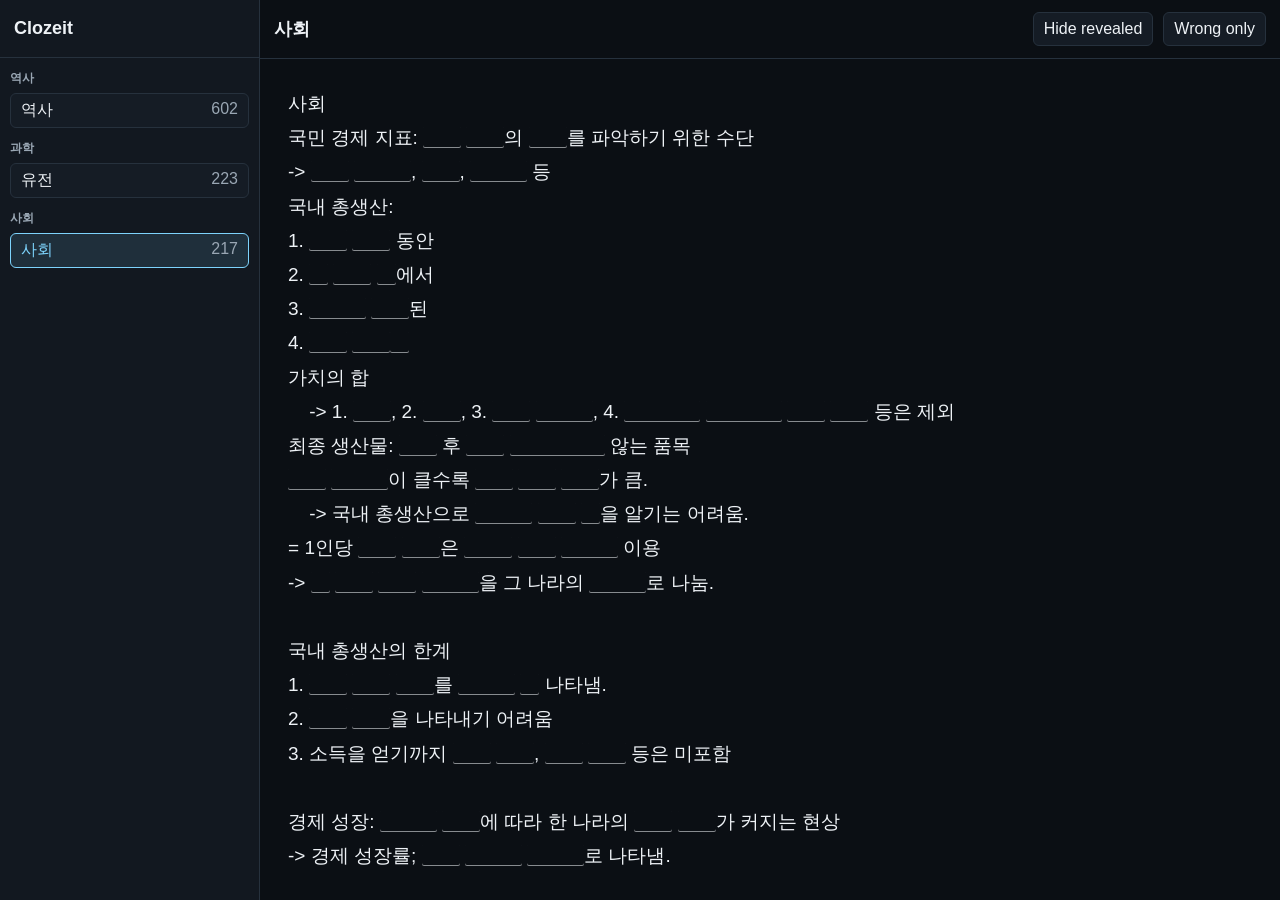
==== public/index.html @ 3913c8cf "Publish Clozeit data 260913-1426" ====
<!doctype html>
<html lang="en">
  <head>
    <meta charset="utf-8">
    <meta name="viewport" content="width=device-width, initial-scale=1">
    <title>Clozeit</title>
    <link rel="icon" type="image/png" href="favicon.png">
    <style>
      :root {
        color-scheme: dark;
        --bg: #0b0f14;
        --panel: #121820;
        --line: #26313d;
        --text: #eef2f6;
        --muted: #9aa7b4;
        --accent: #7dd3fc;
        --accent-soft: rgba(125, 211, 252, 0.12);
        --highlight-yellow: rgba(244, 211, 94, 0.24);
        --highlight-green: rgba(136, 209, 138, 0.22);
        --highlight-blue: rgba(121, 184, 255, 0.22);
        --highlight-pink: rgba(244, 160, 200, 0.22);
        --danger: #fb7185;
        --danger-soft: rgba(251, 113, 133, 0.12);
      }

      * { box-sizing: border-box; }

      html,
      body {
        width: 100%;
        height: 100%;
        margin: 0;
        overflow: hidden;
      }

      body {
        display: grid;
        grid-template-columns: minmax(190px, 260px) minmax(0, 1fr);
        background: var(--bg);
        color: var(--text);
        font-family: Arial, Helvetica, sans-serif;
      }

      button {
        border: 1px solid var(--line);
        border-radius: 6px;
        min-height: 34px;
        padding: 6px 10px;
        background: #151c25;
        color: var(--text);
        font: inherit;
        cursor: pointer;
      }

      button:hover,
      button.active {
        border-color: var(--accent);
        background: var(--accent-soft);
        color: var(--accent);
      }

      .sidebar {
        min-height: 0;
        display: flex;
        flex-direction: column;
        border-right: 1px solid var(--line);
        background: var(--panel);
      }

      .sidebar-header,
      .topbar {
        min-height: 58px;
        display: flex;
        align-items: center;
        gap: 10px;
        padding: 12px 14px;
        border-bottom: 1px solid var(--line);
      }

      h1 { margin: 0; font-size: 18px; }

      .folders {
        min-height: 0;
        overflow: auto;
        padding: 10px;
      }

      .folder { margin-bottom: 12px; }

      .folder-name {
        margin: 2px 0 6px;
        color: var(--muted);
        font-size: 12px;
        font-weight: 700;
        text-transform: uppercase;
      }

      .note-row {
        width: 100%;
        display: flex;
        justify-content: space-between;
        gap: 8px;
        margin-bottom: 5px;
        text-align: left;
      }

      .count { color: var(--muted); }

      .workspace {
        min-width: 0;
        min-height: 0;
        display: flex;
        flex-direction: column;
      }

      .note-title {
        min-width: 0;
        flex: 1;
        overflow: hidden;
        text-overflow: ellipsis;
        white-space: nowrap;
        font-size: 18px;
        font-weight: 700;
      }

      .study-view {
        min-height: 0;
        flex: 1;
        overflow: auto;
        padding: 28px;
        background: var(--bg);
        color: var(--text);
        font-size: 19px;
        line-height: 1.8;
        white-space: pre-wrap;
        tab-size: 4;
        user-select: none;
        -webkit-user-select: none;
      }

      .token {
        border-radius: 2px;
        display: inline;
        line-height: inherit;
        padding: 0;
        color: inherit;
      }

      .token.covered,
      .token.hinted,
      .token.hidden.revealed { cursor: pointer; }

      .token.covered {
        background: transparent;
        color: transparent;
        box-shadow: inset 0 -1px 0 rgba(237, 241, 244, 0.55);
      }

      .token.hinted {
        color: rgba(237, 241, 244, 0.82);
        filter: blur(3px);
        text-shadow: 0 0 8px rgba(237, 241, 244, 0.42);
        user-select: none;
      }

      .token.hidden.revealed { user-select: none; }
      #wrong-only.active {
        border-color: var(--danger);
        background: var(--danger-soft);
        color: var(--danger);
      }

      .token.wrong {
        text-decoration-line: underline;
        text-decoration-style: dotted;
        text-decoration-color: var(--danger);
        text-decoration-thickness: 2px;
        text-underline-offset: 0.32em;
      }
      .token.highlight-yellow:not(.covered):not(.hinted) { background: var(--highlight-yellow); }
      .token.highlight-green:not(.covered):not(.hinted) { background: var(--highlight-green); }
      .token.highlight-blue:not(.covered):not(.hinted) { background: var(--highlight-blue); }
      .token.highlight-pink:not(.covered):not(.hinted) { background: var(--highlight-pink); }

      .empty,
      .status { color: var(--muted); }

      .nav-toggle,
      .drawer-overlay { display: none; }

      @media (max-width: 720px) {
        body {
          grid-template-columns: 1fr;
          grid-template-rows: minmax(0, 1fr);
        }

        .sidebar {
          position: fixed;
          top: 0;
          bottom: 0;
          left: 0;
          z-index: 20;
          width: min(84vw, 320px);
          transform: translateX(-100%);
          transition: transform 160ms ease;
          border-right: 1px solid var(--line);
          box-shadow: 16px 0 40px rgba(0, 0, 0, 0.35);
        }

        body.nav-open .sidebar { transform: translateX(0); }

        .drawer-overlay {
          position: fixed;
          inset: 0;
          z-index: 10;
          display: block;
          background: rgba(0, 0, 0, 0.48);
        }

        .drawer-overlay[hidden] { display: none; }
        .workspace { min-height: 100vh; }
        .topbar { min-height: 54px; padding: 10px; }

        .nav-toggle {
          display: inline-flex;
          flex: 0 0 auto;
          align-items: center;
          justify-content: center;
        }

        .note-title { font-size: 16px; }
        #hide-revealed,
        #wrong-only { flex: 0 0 auto; }
        .study-view { padding: 18px; font-size: 17px; }
      }
    </style>
  </head>
  <body>
    <aside class="sidebar" aria-label="Notes navigation">
      <header class="sidebar-header"><h1>Clozeit</h1></header>
      <div id="folders" class="folders"></div>
    </aside>
    <div id="drawer-overlay" class="drawer-overlay" hidden></div>

    <main class="workspace">
      <header class="topbar">
        <button id="nav-toggle" class="nav-toggle" type="button" aria-expanded="false" aria-controls="folders">Notes</button>
        <div id="note-title" class="note-title">Clozeit</div>
        <button id="hide-revealed" type="button">Hide revealed</button>
        <button id="wrong-only" type="button" aria-pressed="false">Wrong only</button>
      </header>
      <article id="study-view" class="study-view" tabindex="0" aria-label="Study note"><p class="status">Loading...</p></article>
    </main>

    <script>
      (function () {
        const DATA_URL = 'data.json';
        const foldersEl = document.getElementById('folders');
        const titleEl = document.getElementById('note-title');
        const studyView = document.getElementById('study-view');
        const hideRevealedBtn = document.getElementById('hide-revealed');
        const wrongOnlyBtn = document.getElementById('wrong-only');
        const navToggleBtn = document.getElementById('nav-toggle');
        const drawerOverlay = document.getElementById('drawer-overlay');
        let sourceState = null;
        let state = null;
        let lastPointerType = 'mouse';
        let longPressTimer = null;
        let longPressHandled = false;

        function clone(value) { return JSON.parse(JSON.stringify(value)); }

        function storageKey() {
          const id = sourceState && (sourceState.shareId || sourceState.publishedAt || 'current');
          return 'clozeit-public-study-state-' + id;
        }

        function loadLocalState() {
          try {
            const saved = JSON.parse(localStorage.getItem(storageKey()));
            if (saved && saved.shareId === sourceState.shareId && Array.isArray(saved.folders)) {
              saved.reviewWrongOnly = Boolean(saved.reviewWrongOnly);
              return saved;
            }
          } catch (error) {}
          const nextState = clone(sourceState);
          nextState.reviewWrongOnly = false;
          return nextState;
        }

        function saveState() {
          try { localStorage.setItem(storageKey(), JSON.stringify(state)); } catch (error) {}
        }

        function isMobileLayout() { return window.matchMedia('(max-width: 720px)').matches; }

        function setDrawerOpen(open) {
          const nextOpen = Boolean(open) && isMobileLayout();
          document.body.classList.toggle('nav-open', nextOpen);
          drawerOverlay.hidden = !nextOpen;
          navToggleBtn.setAttribute('aria-expanded', String(nextOpen));
        }

        function currentFolder() {
          return state.folders.find(function (folder) { return folder.id === state.currentFolderId; }) || state.folders[0];
        }

        function currentNote() {
          const folder = currentFolder();
          if (!folder) return null;
          return folder.notes.find(function (note) { return note.id === state.currentNoteId; }) || folder.notes[0] || null;
        }

        function hiddenCount(note) {
          const count = note.tokens.filter(function (token) { return token.hidden; }).length;
          return count ? String(count) : '';
        }

        function tokenClass(token) {
          const classes = ['token'];
          const reviewHidden = shouldReviewHiddenToken(token);
          if (token.hidden) classes.push('hidden');
          if (token.wrong) classes.push('wrong');
          if (reviewHidden && !token.revealed && !token.hinted) classes.push('covered');
          if (reviewHidden && !token.revealed && token.hinted) classes.push('hinted');
          if (token.revealed || (token.hidden && !reviewHidden)) classes.push('revealed');
          if (token.highlight) classes.push('highlight-' + token.highlight);
          return classes.join(' ');
        }

        function shouldReviewHiddenToken(token) {
          return Boolean(token.hidden && (!state.reviewWrongOnly || token.wrong));
        }

        function setHiddenTokenView(note, token, viewState) {
          const nextHinted = viewState === 'hinted';
          const nextRevealed = viewState === 'revealed';
          const applyState = function (candidate) {
            if (!candidate.hidden) return;
            candidate.hinted = nextHinted;
            candidate.revealed = nextRevealed;
          };

          if (token.hiddenGroup) {
            note.tokens.forEach(function (candidate) {
              if (candidate.hiddenGroup === token.hiddenGroup) applyState(candidate);
            });
            return;
          }
          applyState(token);
        }

        function setWrongTokenState(note, token, wrongState) {
          const applyState = function (candidate) {
            if (!candidate.hidden) return;
            candidate.wrong = Boolean(wrongState);
            if (!candidate.wrong && state.reviewWrongOnly) {
              candidate.hinted = false;
              candidate.revealed = false;
            }
          };

          if (token.hiddenGroup) {
            note.tokens.forEach(function (candidate) {
              if (candidate.hiddenGroup === token.hiddenGroup) applyState(candidate);
            });
            return;
          }
          applyState(token);
        }

        function toggleWrongToken(note, token) {
          setWrongTokenState(note, token, !token.wrong);
          render();
        }

        function nextHiddenClickState(token, isTouchLike) {
          if (!isTouchLike) return token.revealed ? 'covered' : 'revealed';
          if (token.revealed) return 'covered';
          if (token.hinted) return 'revealed';
          return 'hinted';
        }

        function renderNavigation() {
          foldersEl.replaceChildren();
          state.folders.forEach(function (folder) {
            const section = document.createElement('section');
            section.className = 'folder';

            const name = document.createElement('div');
            name.className = 'folder-name';
            name.textContent = folder.name || 'Folder';
            section.appendChild(name);

            folder.notes.forEach(function (note) {
              const button = document.createElement('button');
              button.type = 'button';
              button.className = 'note-row' + (note.id === state.currentNoteId ? ' active' : '');
              button.dataset.folderId = folder.id;
              button.dataset.noteId = note.id;

              const label = document.createElement('span');
              label.textContent = note.title || 'Untitled';
              button.appendChild(label);

              const count = document.createElement('span');
              count.className = 'count';
              count.textContent = hiddenCount(note);
              button.appendChild(count);

              section.appendChild(button);
            });
            foldersEl.appendChild(section);
          });
        }

        function renderNote() {
          const note = currentNote();
          studyView.replaceChildren();
          titleEl.textContent = note ? note.title || 'Untitled' : 'Untitled';

          if (!note || !note.text.trim()) {
            const empty = document.createElement('p');
            empty.className = 'empty';
            empty.textContent = 'No text in this note';
            studyView.appendChild(empty);
            return;
          }

          note.tokens.forEach(function (token) {
            if (token.isSpace) {
              studyView.appendChild(document.createTextNode(token.value));
              return;
            }
            const span = document.createElement('span');
            span.className = tokenClass(token);
            span.dataset.tokenId = token.id;
            span.textContent = token.value;
            studyView.appendChild(span);
          });
        }

        function render() {
          renderNavigation();
          renderNote();
          wrongOnlyBtn.classList.toggle('active', Boolean(state.reviewWrongOnly));
          wrongOnlyBtn.setAttribute('aria-pressed', String(Boolean(state.reviewWrongOnly)));
          saveState();
        }

        function showError(message) {
          titleEl.textContent = 'Clozeit';
          studyView.replaceChildren();
          const status = document.createElement('p');
          status.className = 'status';
          status.textContent = message;
          studyView.appendChild(status);
        }

        foldersEl.addEventListener('click', function (event) {
          const button = event.target.closest('[data-note-id]');
          if (!button) return;
          state.currentFolderId = button.dataset.folderId;
          state.currentNoteId = button.dataset.noteId;
          render();
          setDrawerOpen(false);
        });

        navToggleBtn.addEventListener('click', function () {
          setDrawerOpen(!document.body.classList.contains('nav-open'));
        });

        drawerOverlay.addEventListener('click', function () { setDrawerOpen(false); });
        window.addEventListener('resize', function () { if (!isMobileLayout()) setDrawerOpen(false); });
        document.addEventListener('keydown', function (event) { if (event.key === 'Escape') setDrawerOpen(false); });

        studyView.addEventListener('click', function (event) {
          const tokenEl = event.target.closest('.token.hidden');
          if (!tokenEl || !state) return;
          const note = currentNote();
          const token = note.tokens.find(function (candidate) { return candidate.id === tokenEl.dataset.tokenId; });
          if (!token) return;
          if (longPressHandled) {
            longPressHandled = false;
            return;
          }
          if (event.shiftKey) {
            event.preventDefault();
            toggleWrongToken(note, token);
            return;
          }
          if (!shouldReviewHiddenToken(token)) return;
          const isTouchLike = lastPointerType !== 'mouse' || window.matchMedia('(pointer: coarse)').matches;
          setHiddenTokenView(note, token, nextHiddenClickState(token, isTouchLike));
          render();
        });

        studyView.addEventListener('pointerdown', function (event) {
          lastPointerType = event.pointerType || 'mouse';
          if (event.pointerType === 'mouse' || !state) return;
          const tokenEl = event.target.closest('.token.hidden');
          if (!tokenEl) return;
          const note = currentNote();
          const token = note.tokens.find(function (candidate) { return candidate.id === tokenEl.dataset.tokenId; });
          if (!token) return;
          clearTimeout(longPressTimer);
          longPressHandled = false;
          longPressTimer = setTimeout(function () {
            if (token.revealed) {
              setWrongTokenState(note, token, !token.wrong);
            } else {
              setHiddenTokenView(note, token, 'revealed');
            }
            longPressHandled = true;
            render();
          }, 520);
        });

        ['pointerup', 'pointercancel'].forEach(function (eventName) {
          studyView.addEventListener(eventName, function () { clearTimeout(longPressTimer); });
        });

        studyView.addEventListener('auxclick', function (event) {
          if (event.button !== 1) return;
          const tokenEl = event.target.closest('.token.hidden');
          if (!tokenEl || !state) return;
          event.preventDefault();
          const note = currentNote();
          const token = note.tokens.find(function (candidate) { return candidate.id === tokenEl.dataset.tokenId; });
          if (!token) return;
          toggleWrongToken(note, token);
        });

        studyView.addEventListener('contextmenu', function (event) {
          const tokenEl = event.target.closest('.token.hidden');
          event.preventDefault();
          if (!tokenEl || !state) return;
          const note = currentNote();
          const token = note.tokens.find(function (candidate) { return candidate.id === tokenEl.dataset.tokenId; });
          if (!token) return;
          if (shouldReviewHiddenToken(token)) {
            setHiddenTokenView(note, token, token.hinted && !token.revealed ? 'covered' : 'hinted');
            render();
          }
        });

        hideRevealedBtn.addEventListener('click', function () {
          if (!state) return;
          const note = currentNote();
          if (!note) return;
          note.tokens.forEach(function (token) {
            if (token.hidden) {
              token.hinted = false;
              token.revealed = false;
            }
          });
          render();
        });

        wrongOnlyBtn.addEventListener('click', function () {
          if (!state) return;
          state.reviewWrongOnly = !state.reviewWrongOnly;
          const note = currentNote();
          if (state.reviewWrongOnly && note) {
            note.tokens.forEach(function (token) {
              if (token.hidden && token.wrong) {
                token.hinted = false;
                token.revealed = false;
              }
            });
          }
          render();
        });

        ['copy', 'cut', 'dragstart', 'selectstart'].forEach(function (eventName) {
          studyView.addEventListener(eventName, function (event) { event.preventDefault(); });
        });

        fetch(DATA_URL, { cache: 'no-store' })
          .then(function (response) {
            if (!response.ok) throw new Error('Missing data.json');
            return response.json();
          })
          .then(function (data) {
            sourceState = data;
            state = loadLocalState();
            if (!Array.isArray(state.folders) || !state.folders.length) throw new Error('Invalid data.json');
            render();
          })
          .catch(function () {
            showError('No published Clozeit data yet. Publish data.json from the editor.');
          });
      })();
    </script>
  </body>
</html>
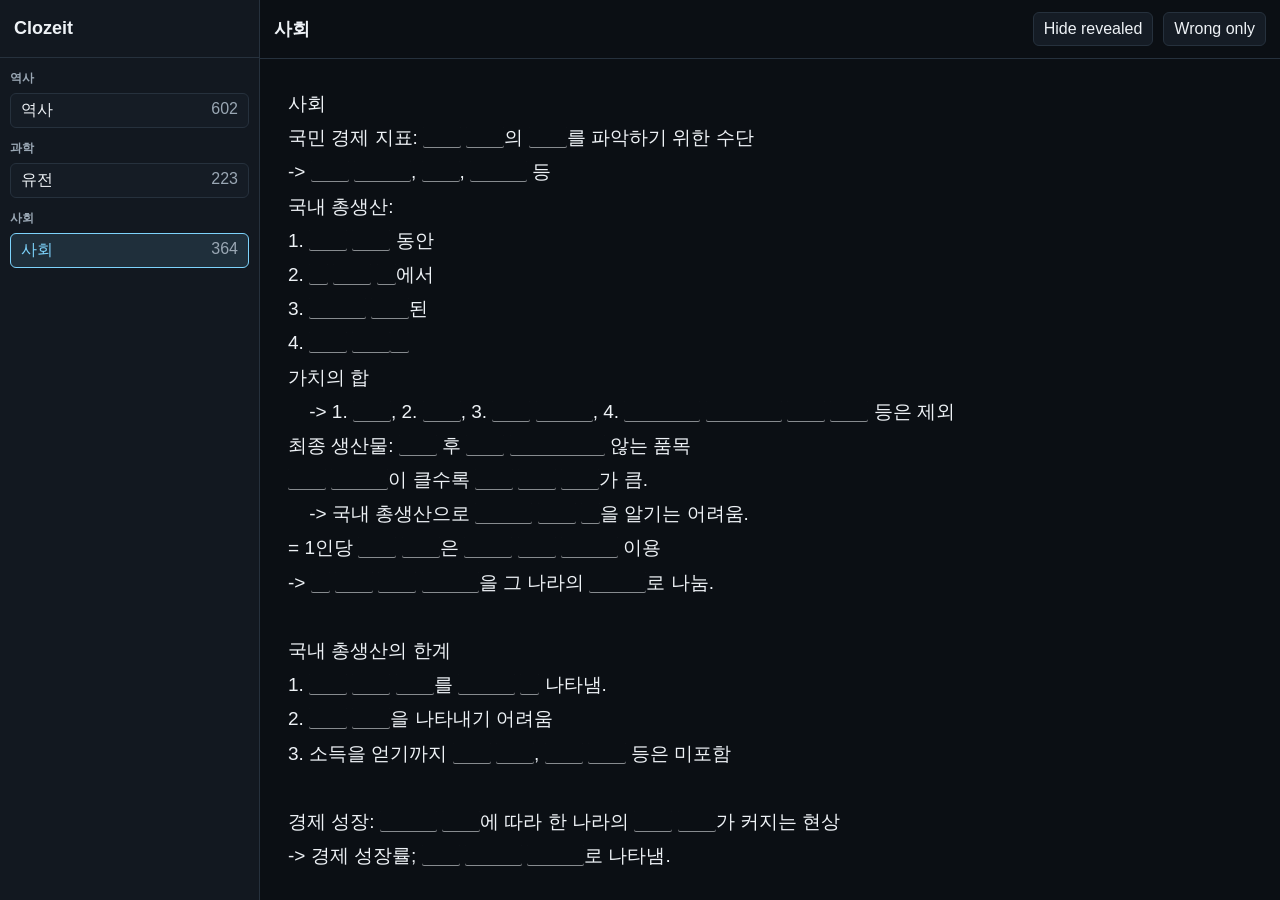
==== commit a58dfe49: "Publish Clozeit data 260913-1625" ====
--- a/public/index.html
+++ b/public/index.html
@@ -15,10 +15,10 @@
         --muted: #9aa7b4;
         --accent: #7dd3fc;
         --accent-soft: rgba(125, 211, 252, 0.12);
-        --highlight-yellow: rgba(244, 211, 94, 0.24);
-        --highlight-green: rgba(136, 209, 138, 0.22);
-        --highlight-blue: rgba(121, 184, 255, 0.22);
-        --highlight-pink: rgba(244, 160, 200, 0.22);
+        --highlight-yellow: rgba(244, 211, 94, 0.38);
+        --highlight-green: rgba(136, 209, 138, 0.34);
+        --highlight-blue: rgba(121, 184, 255, 0.34);
+        --highlight-pink: rgba(244, 160, 200, 0.34);
         --danger: #fb7185;
         --danger-soft: rgba(251, 113, 133, 0.12);
       }
@@ -177,10 +177,17 @@
         text-decoration-thickness: 2px;
         text-underline-offset: 0.32em;
       }
-      .token.highlight-yellow:not(.covered):not(.hinted) { background: var(--highlight-yellow); }
-      .token.highlight-green:not(.covered):not(.hinted) { background: var(--highlight-green); }
-      .token.highlight-blue:not(.covered):not(.hinted) { background: var(--highlight-blue); }
-      .token.highlight-pink:not(.covered):not(.hinted) { background: var(--highlight-pink); }
+      .token.highlight-yellow:not(.covered):not(.hinted),
+      .token.highlight-green:not(.covered):not(.hinted),
+      .token.highlight-blue:not(.covered):not(.hinted),
+      .token.highlight-pink:not(.covered):not(.hinted) {
+        -webkit-box-decoration-break: clone;
+        box-decoration-break: clone;
+      }
+      .token.highlight-yellow:not(.covered):not(.hinted) { background: linear-gradient(to top, var(--highlight-yellow) 0 58%, transparent 58%); }
+      .token.highlight-green:not(.covered):not(.hinted) { background: linear-gradient(to top, var(--highlight-green) 0 58%, transparent 58%); }
+      .token.highlight-blue:not(.covered):not(.hinted) { background: linear-gradient(to top, var(--highlight-blue) 0 58%, transparent 58%); }
+      .token.highlight-pink:not(.covered):not(.hinted) { background: linear-gradient(to top, var(--highlight-pink) 0 58%, transparent 58%); }
 
       .empty,
       .status { color: var(--muted); }
@@ -317,7 +324,7 @@
         }
 
         function tokenClass(token) {
-          const classes = ['token'];
+          const classes = ['token', token.isSpace ? 'space' : 'word'];
           const reviewHidden = shouldReviewHiddenToken(token);
           if (token.hidden) classes.push('hidden');
           if (token.wrong) classes.push('wrong');
@@ -428,7 +435,7 @@
           }
 
           note.tokens.forEach(function (token) {
-            if (token.isSpace) {
+            if (token.isSpace && !token.highlight) {
               studyView.appendChild(document.createTextNode(token.value));
               return;
             }
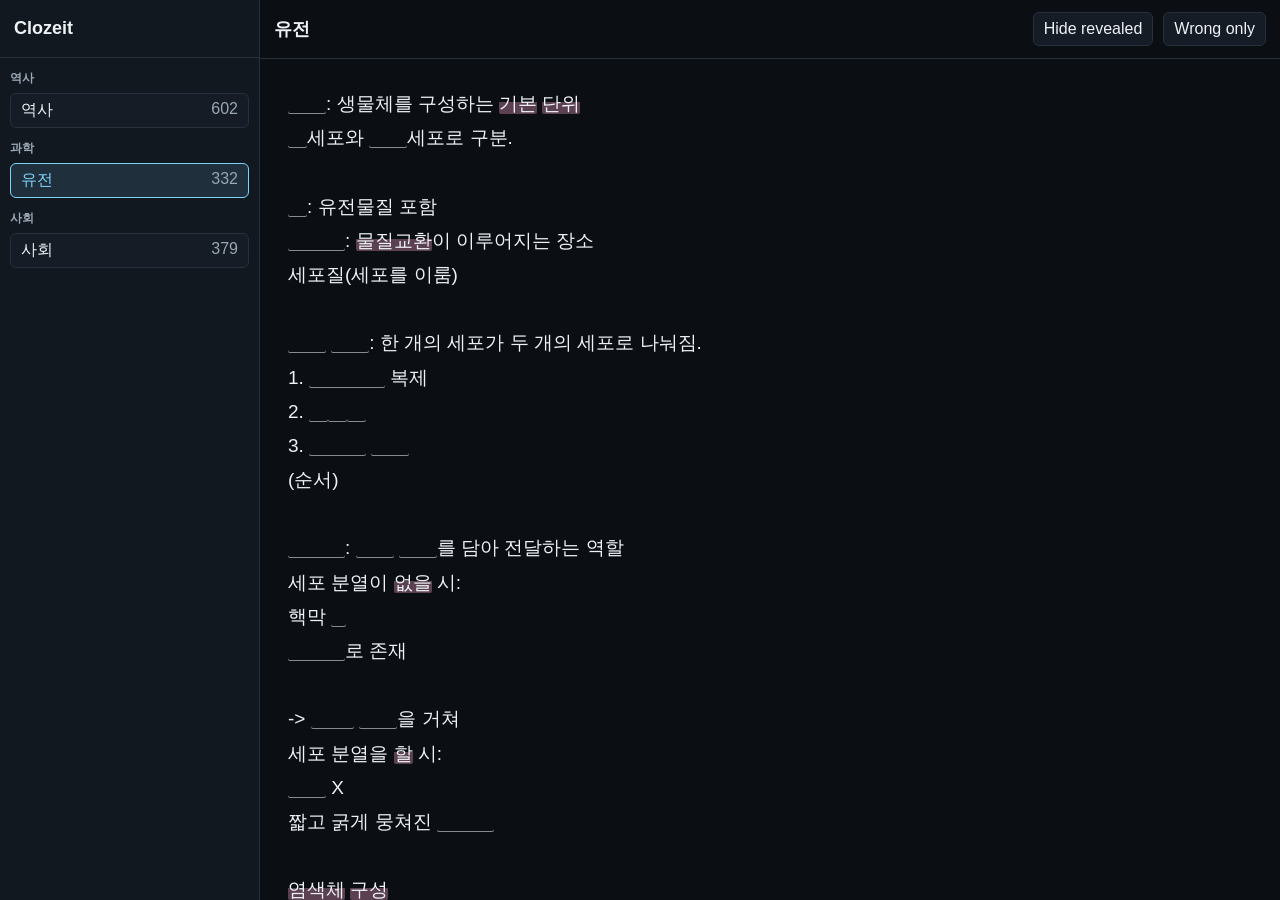
==== commit 846a1673: "Publish Clozeit data 260915-2310" ====
--- a/public/index.html
+++ b/public/index.html
@@ -278,20 +278,74 @@
         function clone(value) { return JSON.parse(JSON.stringify(value)); }
 
         function storageKey() {
+          return 'clozeit-public-study-progress-v2';
+        }
+
+        function legacyStorageKey() {
           const id = sourceState && (sourceState.shareId || sourceState.publishedAt || 'current');
           return 'clozeit-public-study-state-' + id;
         }
 
+        function readSavedProgress() {
+          const keys = [storageKey(), legacyStorageKey()];
+          for (const key of keys) {
+            try {
+              const saved = JSON.parse(localStorage.getItem(key));
+              if (saved && Array.isArray(saved.folders)) return saved;
+            } catch (error) {}
+          }
+          return null;
+        }
+
+        function tokenProgressMap(savedState) {
+          const progress = new Map();
+          (savedState.folders || []).forEach(function (folder) {
+            (folder.notes || []).forEach(function (note) {
+              const tokenMap = new Map();
+              (note.tokens || []).forEach(function (token) {
+                if (!token || !token.id) return;
+                tokenMap.set(token.id, {
+                  wrong: Boolean(token.wrong),
+                  hinted: Boolean(token.hinted),
+                  revealed: Boolean(token.revealed)
+                });
+              });
+              progress.set(note.id, tokenMap);
+            });
+          });
+          return progress;
+        }
+
+        function applySavedProgress(nextState, savedState) {
+          const progress = tokenProgressMap(savedState);
+          nextState.reviewWrongOnly = Boolean(savedState.reviewWrongOnly);
+          if (nextState.folders.some(function (folder) { return folder.id === savedState.currentFolderId; })) {
+            nextState.currentFolderId = savedState.currentFolderId;
+          }
+          nextState.folders.forEach(function (folder) {
+            folder.notes.forEach(function (note) {
+              const tokenMap = progress.get(note.id);
+              if (!tokenMap) return;
+              note.tokens.forEach(function (token) {
+                const savedToken = tokenMap.get(token.id);
+                if (!savedToken || !token.hidden) return;
+                token.wrong = savedToken.wrong;
+                token.hinted = savedToken.hinted;
+                token.revealed = savedToken.revealed;
+              });
+            });
+          });
+          const currentFolder = nextState.folders.find(function (folder) { return folder.id === nextState.currentFolderId; });
+          if (currentFolder && currentFolder.notes.some(function (note) { return note.id === savedState.currentNoteId; })) {
+            nextState.currentNoteId = savedState.currentNoteId;
+          }
+        }
+
         function loadLocalState() {
-          try {
-            const saved = JSON.parse(localStorage.getItem(storageKey()));
-            if (saved && saved.shareId === sourceState.shareId && Array.isArray(saved.folders)) {
-              saved.reviewWrongOnly = Boolean(saved.reviewWrongOnly);
-              return saved;
-            }
-          } catch (error) {}
           const nextState = clone(sourceState);
           nextState.reviewWrongOnly = false;
+          const saved = readSavedProgress();
+          if (saved) applySavedProgress(nextState, saved);
           return nextState;
         }
 
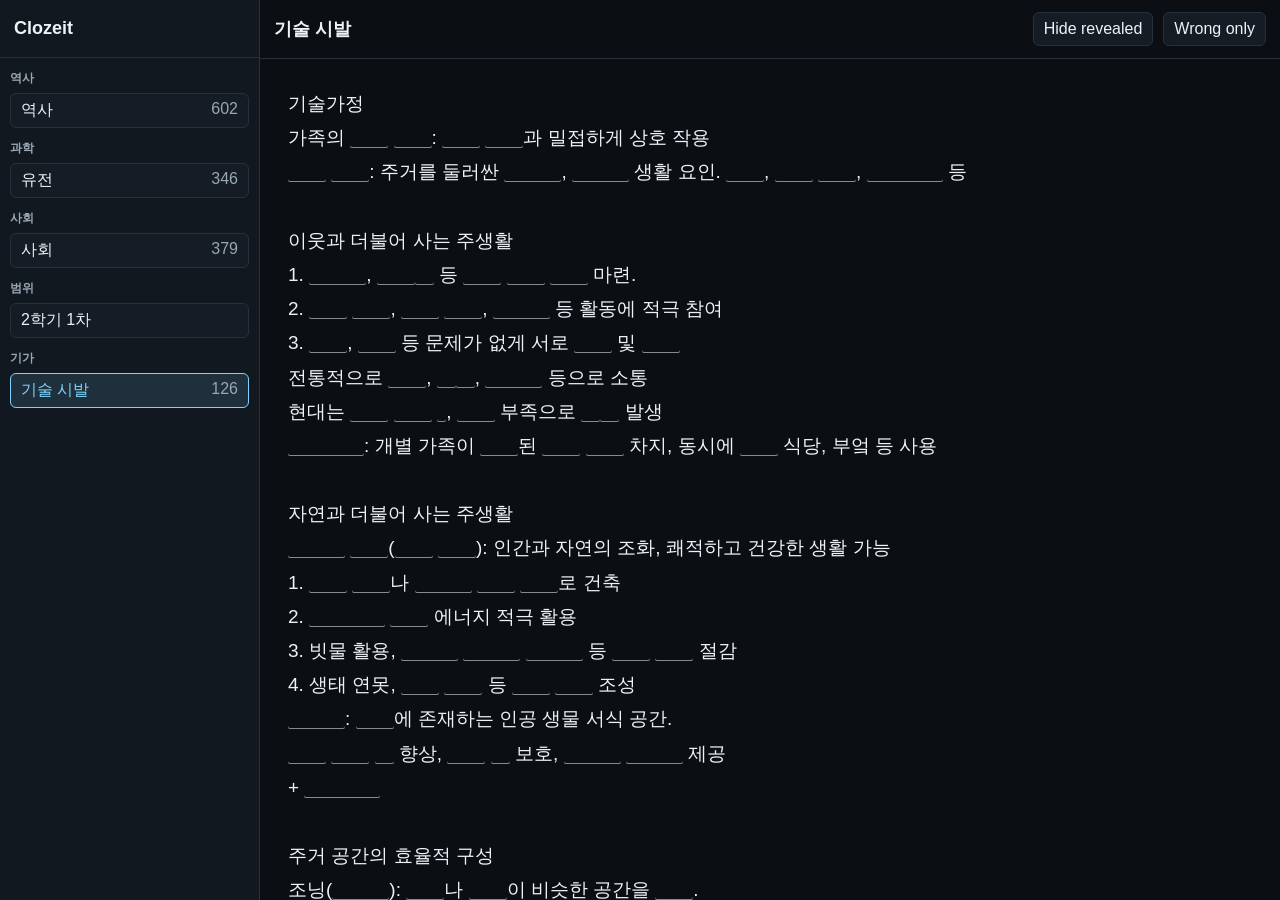
==== commit 0d5b70c4: "Publish Clozeit data 260926-0004" ====
--- a/public/index.html
+++ b/public/index.html
@@ -4,7 +4,11 @@
     <meta charset="utf-8">
     <meta name="viewport" content="width=device-width, initial-scale=1">
     <title>Clozeit</title>
-    <link rel="icon" type="image/png" href="favicon.png">
+    <link rel="icon" type="image/x-icon" href="favicon.ico">
+    <link rel="icon" type="image/png" sizes="32x32" href="favicon-32x32.png">
+    <link rel="icon" type="image/png" sizes="16x16" href="favicon-16x16.png">
+    <link rel="apple-touch-icon" sizes="180x180" href="apple-touch-icon.png">
+    <link rel="manifest" href="site.webmanifest">
     <style>
       :root {
         color-scheme: dark;
@@ -147,7 +151,6 @@
       }
 
       .token.covered,
-      .token.hinted,
       .token.hidden.revealed { cursor: pointer; }
 
       .token.covered {
@@ -155,15 +158,7 @@
         color: transparent;
         box-shadow: inset 0 -1px 0 rgba(237, 241, 244, 0.55);
       }
-
-      .token.hinted {
-        color: rgba(237, 241, 244, 0.82);
-        filter: blur(3px);
-        text-shadow: 0 0 8px rgba(237, 241, 244, 0.42);
-        user-select: none;
-      }
-
-      .token.hidden.revealed { user-select: none; }
+.token.hidden.revealed { user-select: none; }
       #wrong-only.active {
         border-color: var(--danger);
         background: var(--danger-soft);
@@ -177,17 +172,17 @@
         text-decoration-thickness: 2px;
         text-underline-offset: 0.32em;
       }
-      .token.highlight-yellow:not(.covered):not(.hinted),
-      .token.highlight-green:not(.covered):not(.hinted),
-      .token.highlight-blue:not(.covered):not(.hinted),
-      .token.highlight-pink:not(.covered):not(.hinted) {
+      .token.highlight-yellow:not(.covered),
+      .token.highlight-green:not(.covered),
+      .token.highlight-blue:not(.covered),
+      .token.highlight-pink:not(.covered) {
         -webkit-box-decoration-break: clone;
         box-decoration-break: clone;
       }
-      .token.highlight-yellow:not(.covered):not(.hinted) { background: linear-gradient(to top, var(--highlight-yellow) 0 58%, transparent 58%); }
-      .token.highlight-green:not(.covered):not(.hinted) { background: linear-gradient(to top, var(--highlight-green) 0 58%, transparent 58%); }
-      .token.highlight-blue:not(.covered):not(.hinted) { background: linear-gradient(to top, var(--highlight-blue) 0 58%, transparent 58%); }
-      .token.highlight-pink:not(.covered):not(.hinted) { background: linear-gradient(to top, var(--highlight-pink) 0 58%, transparent 58%); }
+      .token.highlight-yellow:not(.covered) { background: linear-gradient(to top, var(--highlight-yellow) 0 58%, transparent 58%); }
+      .token.highlight-green:not(.covered) { background: linear-gradient(to top, var(--highlight-green) 0 58%, transparent 58%); }
+      .token.highlight-blue:not(.covered) { background: linear-gradient(to top, var(--highlight-blue) 0 58%, transparent 58%); }
+      .token.highlight-pink:not(.covered) { background: linear-gradient(to top, var(--highlight-pink) 0 58%, transparent 58%); }
 
       .empty,
       .status { color: var(--muted); }
@@ -382,8 +377,7 @@
           const reviewHidden = shouldReviewHiddenToken(token);
           if (token.hidden) classes.push('hidden');
           if (token.wrong) classes.push('wrong');
-          if (reviewHidden && !token.revealed && !token.hinted) classes.push('covered');
-          if (reviewHidden && !token.revealed && token.hinted) classes.push('hinted');
+          if (reviewHidden && !token.revealed) classes.push('covered');
           if (token.revealed || (token.hidden && !reviewHidden)) classes.push('revealed');
           if (token.highlight) classes.push('highlight-' + token.highlight);
           return classes.join(' ');
@@ -394,11 +388,10 @@
         }
 
         function setHiddenTokenView(note, token, viewState) {
-          const nextHinted = viewState === 'hinted';
           const nextRevealed = viewState === 'revealed';
           const applyState = function (candidate) {
             if (!candidate.hidden) return;
-            candidate.hinted = nextHinted;
+            candidate.hinted = false;
             candidate.revealed = nextRevealed;
           };
 
@@ -435,14 +428,10 @@
           render();
         }
 
-        function nextHiddenClickState(token, isTouchLike) {
-          if (!isTouchLike) return token.revealed ? 'covered' : 'revealed';
-          if (token.revealed) return 'covered';
-          if (token.hinted) return 'revealed';
-          return 'hinted';
-        }
-
-        function renderNavigation() {
+        function nextHiddenClickState(token) {
+          return token.revealed ? 'covered' : 'revealed';
+        }
+function renderNavigation() {
           foldersEl.replaceChildren();
           state.folders.forEach(function (folder) {
             const section = document.createElement('section');
@@ -551,8 +540,7 @@
             return;
           }
           if (!shouldReviewHiddenToken(token)) return;
-          const isTouchLike = lastPointerType !== 'mouse' || window.matchMedia('(pointer: coarse)').matches;
-          setHiddenTokenView(note, token, nextHiddenClickState(token, isTouchLike));
+          setHiddenTokenView(note, token, nextHiddenClickState(token));
           render();
         });
 
@@ -581,16 +569,6 @@
           studyView.addEventListener(eventName, function () { clearTimeout(longPressTimer); });
         });
 
-        studyView.addEventListener('auxclick', function (event) {
-          if (event.button !== 1) return;
-          const tokenEl = event.target.closest('.token.hidden');
-          if (!tokenEl || !state) return;
-          event.preventDefault();
-          const note = currentNote();
-          const token = note.tokens.find(function (candidate) { return candidate.id === tokenEl.dataset.tokenId; });
-          if (!token) return;
-          toggleWrongToken(note, token);
-        });
 
         studyView.addEventListener('contextmenu', function (event) {
           const tokenEl = event.target.closest('.token.hidden');
@@ -599,10 +577,7 @@
           const note = currentNote();
           const token = note.tokens.find(function (candidate) { return candidate.id === tokenEl.dataset.tokenId; });
           if (!token) return;
-          if (shouldReviewHiddenToken(token)) {
-            setHiddenTokenView(note, token, token.hinted && !token.revealed ? 'covered' : 'hinted');
-            render();
-          }
+          toggleWrongToken(note, token);
         });
 
         hideRevealedBtn.addEventListener('click', function () {
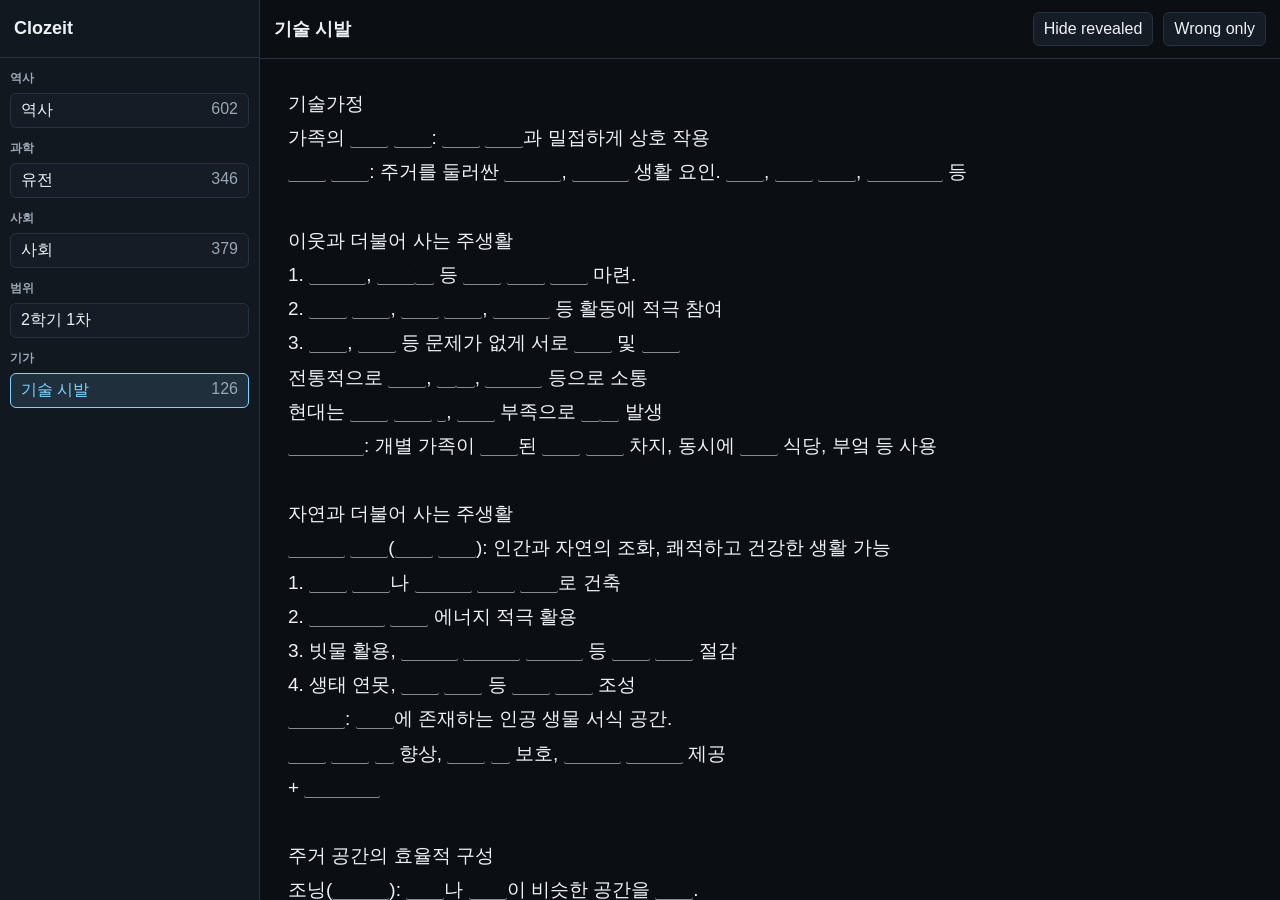
==== commit f10276c5: "Publish Clozeit data 260926-1443" ====
--- a/public/index.html
+++ b/public/index.html
@@ -574,6 +574,7 @@
           const tokenEl = event.target.closest('.token.hidden');
           event.preventDefault();
           if (!tokenEl || !state) return;
+          if (lastPointerType !== 'mouse' || longPressHandled) return;
           const note = currentNote();
           const token = note.tokens.find(function (candidate) { return candidate.id === tokenEl.dataset.tokenId; });
           if (!token) return;
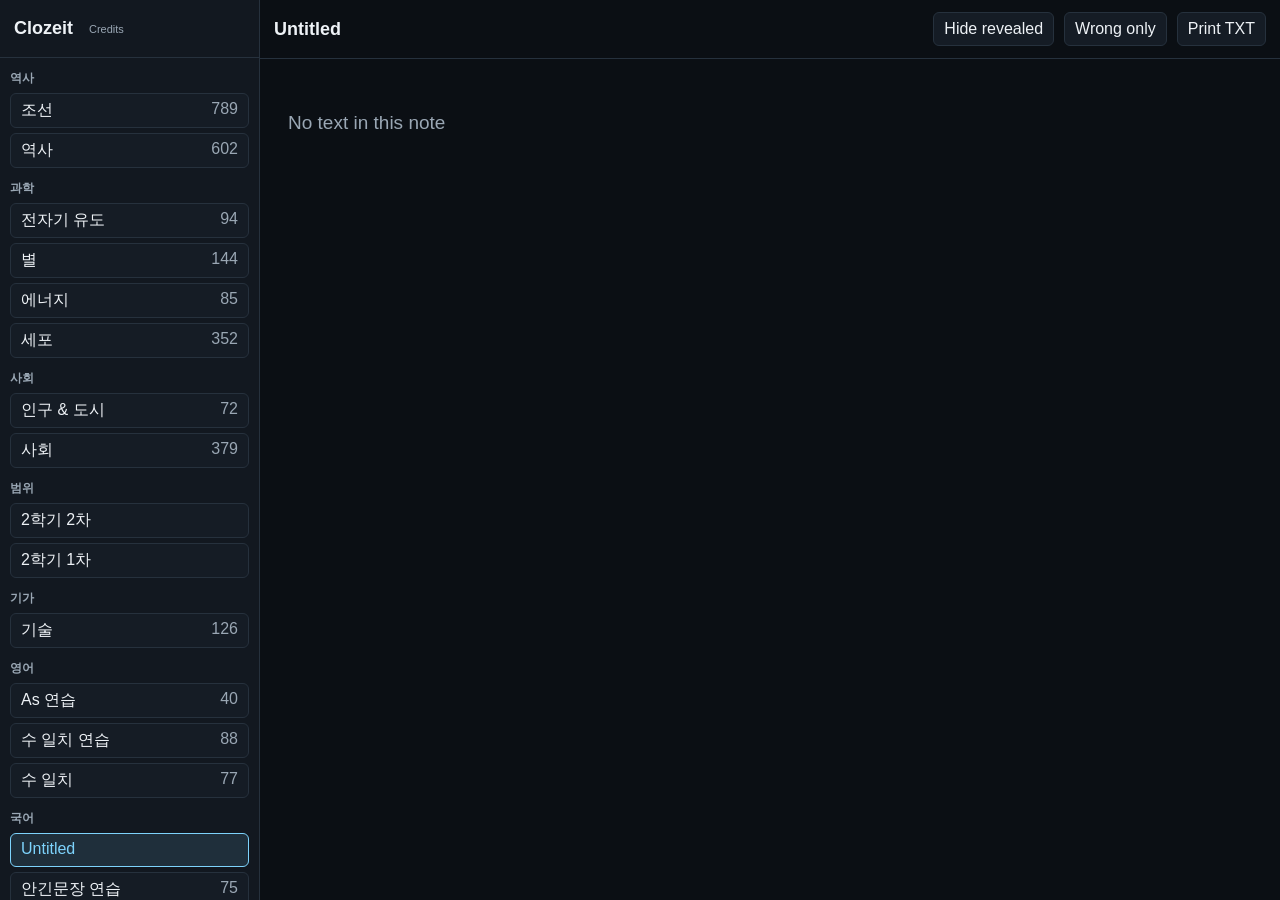
==== commit 85f8a18b: "Publish Clozeit data 261107-2048" ====
--- a/public/index.html
+++ b/public/index.html
@@ -190,6 +190,43 @@
       .nav-toggle,
       .drawer-overlay { display: none; }
 
+      .brand-line {
+        min-width: 0;
+        display: flex;
+        align-items: center;
+        gap: 8px;
+      }
+
+      .credits-button {
+        min-height: 26px;
+        padding: 0 7px;
+        border-color: transparent;
+        background: transparent;
+        color: var(--muted);
+        font-size: 11px;
+      }
+
+      .credits-button:hover,
+      .credits-button:focus-visible {
+        border-color: var(--line);
+        background: #151c25;
+        color: var(--text);
+      }
+
+      .credits-dialog {
+        width: min(360px, calc(100vw - 32px));
+        margin: auto;
+        padding: 18px;
+        border: 1px solid var(--line);
+        border-radius: 6px;
+        background: var(--panel);
+        color: var(--text);
+      }
+
+      .credits-dialog::backdrop { background: rgba(0, 0, 0, 0.58); }
+      .credits-dialog p { margin: 0 0 8px; line-height: 1.5; }
+      .credits-dialog a { color: var(--accent); }
+      .credits-dialog form { display: flex; justify-content: flex-end; margin-top: 16px; }
       @media (max-width: 720px) {
         body {
           grid-template-columns: 1fr;
@@ -221,7 +258,11 @@
 
         .drawer-overlay[hidden] { display: none; }
         .workspace { min-height: 100vh; }
-        .topbar { min-height: 54px; padding: 10px; }
+        .topbar { min-height: 54px; padding: 10px; flex-wrap: wrap; }
+
+        #hide-revealed,
+        #wrong-only,
+        #download-print { min-height: 30px; padding: 5px 8px; font-size: 12px; }
 
         .nav-toggle {
           display: inline-flex;
@@ -239,7 +280,7 @@
   </head>
   <body>
     <aside class="sidebar" aria-label="Notes navigation">
-      <header class="sidebar-header"><h1>Clozeit</h1></header>
+      <header class="sidebar-header"><div class="brand-line"><h1>Clozeit</h1><button id="credits-button" class="credits-button" type="button">Credits</button></div></header>
       <div id="folders" class="folders"></div>
     </aside>
     <div id="drawer-overlay" class="drawer-overlay" hidden></div>
@@ -250,10 +291,16 @@
         <div id="note-title" class="note-title">Clozeit</div>
         <button id="hide-revealed" type="button">Hide revealed</button>
         <button id="wrong-only" type="button" aria-pressed="false">Wrong only</button>
+        <button id="download-print" type="button">Print TXT</button>
       </header>
       <article id="study-view" class="study-view" tabindex="0" aria-label="Study note"><p class="status">Loading...</p></article>
     </main>
 
+    <dialog id="credits-dialog" class="credits-dialog">
+      <p>제작: 정혜성, Codex (GPT-5)를 통해 개발됨.</p>
+      <a href="mailto:sung110325@gmail.com">sung110325@gmail.com</a>
+      <form method="dialog"><button type="submit">Close</button></form>
+    </dialog>
     <script>
       (function () {
         const DATA_URL = 'data.json';
@@ -264,6 +311,9 @@
         const wrongOnlyBtn = document.getElementById('wrong-only');
         const navToggleBtn = document.getElementById('nav-toggle');
         const drawerOverlay = document.getElementById('drawer-overlay');
+        const downloadPrintBtn = document.getElementById('download-print');
+        const creditsBtn = document.getElementById('credits-button');
+        const creditsDialog = document.getElementById('credits-dialog');
         let sourceState = null;
         let state = null;
         let lastPointerType = 'mouse';
@@ -521,6 +571,12 @@
         });
 
         drawerOverlay.addEventListener('click', function () { setDrawerOpen(false); });
+        creditsBtn.addEventListener('click', function () {
+          if (typeof creditsDialog.showModal === 'function') creditsDialog.showModal();
+          else creditsDialog.setAttribute('open', '');
+        });
+
+        downloadPrintBtn.addEventListener('click', downloadPrintTexts);
         window.addEventListener('resize', function () { if (!isMobileLayout()) setDrawerOpen(false); });
         document.addEventListener('keydown', function (event) { if (event.key === 'Escape') setDrawerOpen(false); });
 
@@ -581,6 +637,124 @@
           toggleWrongToken(note, token);
         });
 
+        function printableFilePart(value) {
+          const cleaned = String(value || 'Untitled')
+            .replace(/[<>:"/\\|?*\x00-\x1f]/g, ' ')
+            .replace(/\s+/g, ' ')
+            .trim();
+          return (cleaned || 'Untitled').slice(0, 56);
+        }
+
+        function worksheetBlank(value) {
+          const answerLength = Array.from(String(value).replace(/\s/g, '')).length;
+          const underlineLength = Math.max(8, Math.min(32, answerLength + 3));
+          return '[' + '_'.repeat(underlineLength) + ']';
+        }
+
+        function isSpaceToken(token) {
+          return Boolean(token.isSpace) || /^\s+$/.test(token.value || '');
+        }
+
+        function worksheetAtoms(note) {
+          const atoms = [];
+          const tokens = note.tokens || [];
+          for (let index = 0; index < tokens.length; index += 1) {
+            const token = tokens[index];
+            if (!token.hidden) {
+              atoms.push({ value: token.value, whitespace: isSpaceToken(token) });
+              continue;
+            }
+            if (!token.hiddenGroup) {
+              atoms.push({ value: worksheetBlank(token.value), whitespace: false });
+              continue;
+            }
+            let answer = token.value;
+            let end = index;
+            while (end + 1 < tokens.length) {
+              let cursor = end + 1;
+              let between = '';
+              while (cursor < tokens.length && isSpaceToken(tokens[cursor])) {
+                between += tokens[cursor].value;
+                cursor += 1;
+              }
+              if (cursor >= tokens.length || !tokens[cursor].hidden || tokens[cursor].hiddenGroup !== token.hiddenGroup) break;
+              answer += between + tokens[cursor].value;
+              end = cursor;
+            }
+            atoms.push({ value: worksheetBlank(answer), whitespace: false });
+            index = end;
+          }
+          return atoms;
+        }
+
+        function wrapPrintableAtoms(atoms, columns) {
+          const lines = [''];
+          const lineLength = function () { return lines[lines.length - 1].length; };
+          const newLine = function () { lines.push(''); };
+          atoms.forEach(function (atom) {
+            if (atom.whitespace) {
+              atom.value.split(/(\r\n|\r|\n)/).forEach(function (piece) {
+                if (!piece) return;
+                if (/^(\r\n|\r|\n)$/.test(piece)) newLine();
+                else lines[lines.length - 1] += piece;
+              });
+              return;
+            }
+            if (lineLength() > 0 && lineLength() + atom.value.length > columns) {
+              lines[lines.length - 1] = lines[lines.length - 1].replace(/[ \t]+$/, '');
+              newLine();
+            }
+            lines[lines.length - 1] += atom.value;
+          });
+          return lines.join('\r\n');
+        }
+
+        function printableText(note, variant) {
+          const isWorksheet = variant === 'worksheet';
+          const atoms = isWorksheet ? worksheetAtoms(note) : (note.tokens || []).map(function (token) {
+            return { value: token.value, whitespace: isSpaceToken(token) };
+          });
+          const label = isWorksheet ? 'CLOZE WORKSHEET' : 'ANSWER KEY';
+          const title = note.title || 'Untitled';
+          return label + '\r\n' + title + '\r\n' + '='.repeat(Math.min(78, Math.max(12, title.length))) + '\r\n\r\n' + wrapPrintableAtoms(atoms, 78) + '\r\n';
+        }
+
+        function downloadTextFile(fileName, text) {
+          const blob = new Blob(['\uFEFF', text], { type: 'text/plain;charset=utf-8' });
+          const url = URL.createObjectURL(blob);
+          const link = document.createElement('a');
+          link.href = url;
+          link.download = fileName;
+          document.body.appendChild(link);
+          link.click();
+          link.remove();
+          setTimeout(function () { URL.revokeObjectURL(url); }, 1000);
+        }
+
+        function localDateStamp() {
+          const now = new Date();
+          return String(now.getFullYear()).slice(-2) + String(now.getMonth() + 1).padStart(2, '0') + String(now.getDate()).padStart(2, '0');
+        }
+
+        function nextPrintVersion(stamp) {
+          const key = 'clozeit-public-print-version-v1';
+          let record = null;
+          try { record = JSON.parse(localStorage.getItem(key)); } catch (error) {}
+          const next = record && record.stamp === stamp ? Number(record.version) + 1 : 1;
+          const version = Number.isFinite(next) && next > 0 ? next : 1;
+          localStorage.setItem(key, JSON.stringify({ stamp: stamp, version: version }));
+          return version;
+        }
+
+        function downloadPrintTexts() {
+          const note = currentNote();
+          if (!note) return;
+          const stamp = localDateStamp();
+          const version = nextPrintVersion(stamp);
+          const fileBase = stamp + '-V' + version + '-' + printableFilePart(note.title);
+          downloadTextFile(fileBase + '-worksheet.txt', printableText(note, 'worksheet'));
+          downloadTextFile(fileBase + '-answers.txt', printableText(note, 'answers'));
+        }
         hideRevealedBtn.addEventListener('click', function () {
           if (!state) return;
           const note = currentNote();
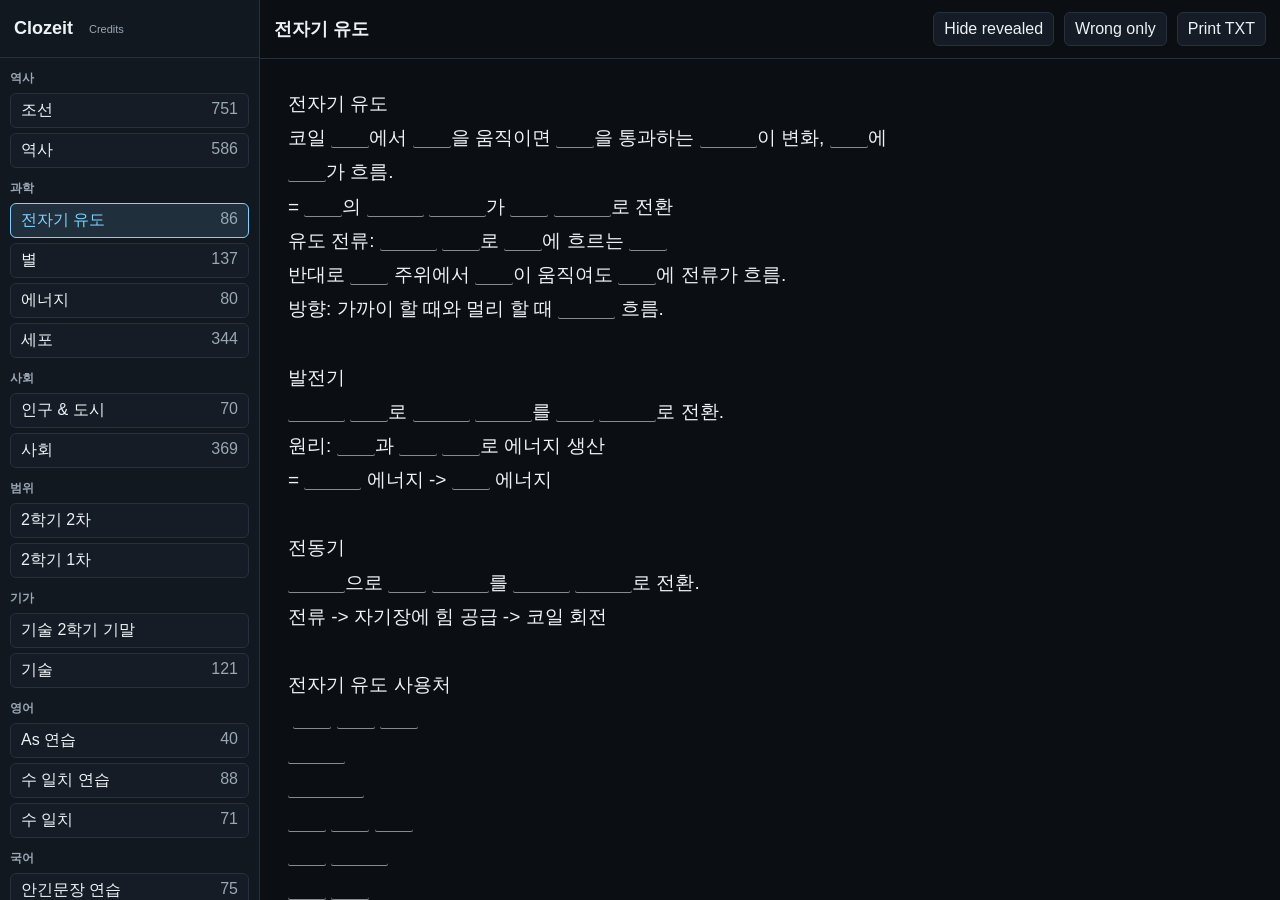
==== commit b01fad8a: "Publish Clozeit data 261110-0100" ====
--- a/public/index.html
+++ b/public/index.html
@@ -187,8 +187,8 @@
       .empty,
       .status { color: var(--muted); }
 
-      .nav-toggle,
-      .drawer-overlay { display: none; }
+      .library-toggle,
+      .library-overlay { display: none; }
 
       .brand-line {
         min-width: 0;
@@ -227,7 +227,7 @@
       .credits-dialog p { margin: 0 0 8px; line-height: 1.5; }
       .credits-dialog a { color: var(--accent); }
       .credits-dialog form { display: flex; justify-content: flex-end; margin-top: 16px; }
-      @media (max-width: 720px) {
+      @media (max-width: 980px), (max-height: 640px) {
         body {
           grid-template-columns: 1fr;
           grid-template-rows: minmax(0, 1fr);
@@ -246,9 +246,9 @@
           box-shadow: 16px 0 40px rgba(0, 0, 0, 0.35);
         }
 
-        body.nav-open .sidebar { transform: translateX(0); }
-
-        .drawer-overlay {
+        body.library-open .sidebar { transform: translateX(0); }
+
+        .library-overlay {
           position: fixed;
           inset: 0;
           z-index: 10;
@@ -256,7 +256,7 @@
           background: rgba(0, 0, 0, 0.48);
         }
 
-        .drawer-overlay[hidden] { display: none; }
+        .library-overlay[hidden] { display: none; }
         .workspace { min-height: 100vh; }
         .topbar { min-height: 54px; padding: 10px; flex-wrap: wrap; }
 
@@ -264,7 +264,7 @@
         #wrong-only,
         #download-print { min-height: 30px; padding: 5px 8px; font-size: 12px; }
 
-        .nav-toggle {
+        .library-toggle {
           display: inline-flex;
           flex: 0 0 auto;
           align-items: center;
@@ -279,15 +279,15 @@
     </style>
   </head>
   <body>
-    <aside class="sidebar" aria-label="Notes navigation">
+    <aside id="library-sidebar" class="sidebar" aria-label="Notes navigation">
       <header class="sidebar-header"><div class="brand-line"><h1>Clozeit</h1><button id="credits-button" class="credits-button" type="button">Credits</button></div></header>
       <div id="folders" class="folders"></div>
     </aside>
-    <div id="drawer-overlay" class="drawer-overlay" hidden></div>
+    <div id="library-overlay" class="library-overlay" hidden></div>
 
     <main class="workspace">
       <header class="topbar">
-        <button id="nav-toggle" class="nav-toggle" type="button" aria-expanded="false" aria-controls="folders">Notes</button>
+        <button id="library-toggle" class="library-toggle" type="button" data-library-toggle aria-expanded="false" aria-controls="library-sidebar">Library</button>
         <div id="note-title" class="note-title">Clozeit</div>
         <button id="hide-revealed" type="button">Hide revealed</button>
         <button id="wrong-only" type="button" aria-pressed="false">Wrong only</button>
@@ -301,6 +301,7 @@
       <a href="mailto:sung110325@gmail.com">sung110325@gmail.com</a>
       <form method="dialog"><button type="submit">Close</button></form>
     </dialog>
+    <script src="library-drawer.js"></script>
     <script>
       (function () {
         const DATA_URL = 'data.json';
@@ -309,8 +310,6 @@
         const studyView = document.getElementById('study-view');
         const hideRevealedBtn = document.getElementById('hide-revealed');
         const wrongOnlyBtn = document.getElementById('wrong-only');
-        const navToggleBtn = document.getElementById('nav-toggle');
-        const drawerOverlay = document.getElementById('drawer-overlay');
         const downloadPrintBtn = document.getElementById('download-print');
         const creditsBtn = document.getElementById('credits-button');
         const creditsDialog = document.getElementById('credits-dialog');
@@ -321,6 +320,114 @@
         let longPressHandled = false;
 
         function clone(value) { return JSON.parse(JSON.stringify(value)); }
+
+        function normalizeHighlight(value) {
+          return ['yellow', 'green', 'blue', 'pink'].indexOf(value) >= 0 ? value : (value === true ? 'yellow' : null);
+        }
+
+        function makeToken(value, id) {
+          return {
+            id: id,
+            value: value,
+            isSpace: /^\s+$/.test(value),
+            hidden: false,
+            hiddenGroup: null,
+            wrong: false,
+            hinted: false,
+            revealed: false,
+            highlight: null
+          };
+        }
+
+        function tokenize(text, offset) {
+          const parts = String(text || '').match(/\s+|[^\s]+/g) || [];
+          let cursor = Number(offset) || 0;
+          return parts.map(function (value) {
+            const token = makeToken(value, 't-' + cursor);
+            cursor += value.length;
+            return token;
+          });
+        }
+
+        function normalizeTokens(text, tokens) {
+          if (!Array.isArray(tokens) || tokens.map(function (token) { return token.value || ''; }).join('') !== text) {
+            return tokenize(text, 0);
+          }
+          return tokens.map(function (token, index) {
+            const next = makeToken(String(token.value || ''), token.id || 't-' + index);
+            next.hidden = Boolean(token.hidden);
+            next.hiddenGroup = typeof token.hiddenGroup === 'string' ? token.hiddenGroup : null;
+            next.wrong = Boolean(token.wrong);
+            next.hinted = Boolean(token.hinted);
+            next.revealed = Boolean(token.revealed);
+            next.highlight = normalizeHighlight(token.highlight);
+            if (next.isSpace) {
+              next.hidden = false;
+              next.hiddenGroup = null;
+              next.wrong = false;
+              next.hinted = false;
+              next.revealed = false;
+            }
+            return next;
+          });
+        }
+
+        function tokensFromMarks(text, marks) {
+          if (!Array.isArray(marks) || !marks.length) return tokenize(text, 0);
+          const normalized = marks.map(function (mark, index) {
+            const start = Math.max(0, Math.min(text.length, Number(mark.start)));
+            const end = Math.max(start, Math.min(text.length, Number(mark.end)));
+            if (!Number.isFinite(start) || !Number.isFinite(end) || start === end) return null;
+            return {
+              start: start,
+              end: end,
+              id: typeof mark.id === 'string' ? mark.id : 'mark-' + start + '-' + index,
+              hidden: Boolean(mark.hidden),
+              hiddenGroup: typeof mark.hiddenGroup === 'string' ? mark.hiddenGroup : null,
+              wrong: Boolean(mark.wrong),
+              hinted: Boolean(mark.hinted),
+              revealed: Boolean(mark.revealed),
+              highlight: normalizeHighlight(mark.highlight)
+            };
+          }).filter(Boolean);
+          if (!normalized.length) return tokenize(text, 0);
+          const boundaries = new Set([0, text.length]);
+          normalized.forEach(function (mark) { boundaries.add(mark.start); boundaries.add(mark.end); });
+          const points = Array.from(boundaries).sort(function (a, b) { return a - b; });
+          const tokens = [];
+          for (let index = 0; index < points.length - 1; index += 1) {
+            const start = points[index];
+            const end = points[index + 1];
+            const value = text.slice(start, end);
+            const active = normalized.filter(function (mark) { return mark.start <= start && mark.end >= end; });
+            if (!active.length) {
+              tokens.push.apply(tokens, tokenize(value, start));
+              continue;
+            }
+            const token = makeToken(value, active[active.length - 1].id);
+            active.forEach(function (mark) {
+              if (mark.hidden) token.hidden = true;
+              if (mark.hiddenGroup) token.hiddenGroup = mark.hiddenGroup;
+              if (mark.wrong) token.wrong = true;
+              if (mark.hinted) token.hinted = true;
+              if (mark.revealed) token.revealed = true;
+              if (mark.highlight) token.highlight = mark.highlight;
+            });
+            tokens.push(token);
+          }
+          return tokens;
+        }
+
+        function hydrateStateNotes(nextState) {
+          (nextState.folders || []).forEach(function (folder) {
+            (folder.notes || []).forEach(function (note) {
+              note.text = typeof note.text === 'string' ? note.text : '';
+              note.tokens = Array.isArray(note.marks) ? tokensFromMarks(note.text, note.marks) : normalizeTokens(note.text, note.tokens);
+              delete note.marks;
+            });
+          });
+          return nextState;
+        }
 
         function storageKey() {
           return 'clozeit-public-study-progress-v2';
@@ -394,17 +501,31 @@
           return nextState;
         }
 
+        function compactStudyProgress() {
+          return {
+            currentFolderId: state.currentFolderId,
+            currentNoteId: state.currentNoteId,
+            reviewWrongOnly: Boolean(state.reviewWrongOnly),
+            folders: state.folders.map(function (folder) {
+              return {
+                id: folder.id,
+                notes: folder.notes.map(function (note) {
+                  return {
+                    id: note.id,
+                    tokens: note.tokens.filter(function (token) {
+                      return token.hidden && (token.wrong || token.hinted || token.revealed);
+                    }).map(function (token) {
+                      return { id: token.id, wrong: Boolean(token.wrong), hinted: Boolean(token.hinted), revealed: Boolean(token.revealed) };
+                    })
+                  };
+                })
+              };
+            })
+          };
+        }
+
         function saveState() {
-          try { localStorage.setItem(storageKey(), JSON.stringify(state)); } catch (error) {}
-        }
-
-        function isMobileLayout() { return window.matchMedia('(max-width: 720px)').matches; }
-
-        function setDrawerOpen(open) {
-          const nextOpen = Boolean(open) && isMobileLayout();
-          document.body.classList.toggle('nav-open', nextOpen);
-          drawerOverlay.hidden = !nextOpen;
-          navToggleBtn.setAttribute('aria-expanded', String(nextOpen));
+          try { localStorage.setItem(storageKey(), JSON.stringify(compactStudyProgress())); } catch (error) {}
         }
 
         function currentFolder() {
@@ -527,19 +648,27 @@
             return;
           }
 
+          let plainText = '';
+          const flushPlainText = function () {
+            if (!plainText) return;
+            studyView.appendChild(document.createTextNode(plainText));
+            plainText = '';
+          };
           note.tokens.forEach(function (token) {
-            if (token.isSpace && !token.highlight) {
-              studyView.appendChild(document.createTextNode(token.value));
+            const needsElement = Boolean(token.hidden || token.highlight);
+            if (!needsElement) {
+              plainText += token.value;
               return;
             }
+            flushPlainText();
             const span = document.createElement('span');
             span.className = tokenClass(token);
             span.dataset.tokenId = token.id;
             span.textContent = token.value;
             studyView.appendChild(span);
           });
-        }
-
+          flushPlainText();
+        }
         function render() {
           renderNavigation();
           renderNote();
@@ -563,22 +692,9 @@
           state.currentFolderId = button.dataset.folderId;
           state.currentNoteId = button.dataset.noteId;
           render();
-          setDrawerOpen(false);
         });
 
-        navToggleBtn.addEventListener('click', function () {
-          setDrawerOpen(!document.body.classList.contains('nav-open'));
-        });
-
-        drawerOverlay.addEventListener('click', function () { setDrawerOpen(false); });
-        creditsBtn.addEventListener('click', function () {
-          if (typeof creditsDialog.showModal === 'function') creditsDialog.showModal();
-          else creditsDialog.setAttribute('open', '');
-        });
-
         downloadPrintBtn.addEventListener('click', downloadPrintTexts);
-        window.addEventListener('resize', function () { if (!isMobileLayout()) setDrawerOpen(false); });
-        document.addEventListener('keydown', function (event) { if (event.key === 'Escape') setDrawerOpen(false); });
 
         studyView.addEventListener('click', function (event) {
           const tokenEl = event.target.closest('.token.hidden');
@@ -793,7 +909,7 @@
             return response.json();
           })
           .then(function (data) {
-            sourceState = data;
+            sourceState = hydrateStateNotes(data);
             state = loadLocalState();
             if (!Array.isArray(state.folders) || !state.folders.length) throw new Error('Invalid data.json');
             render();
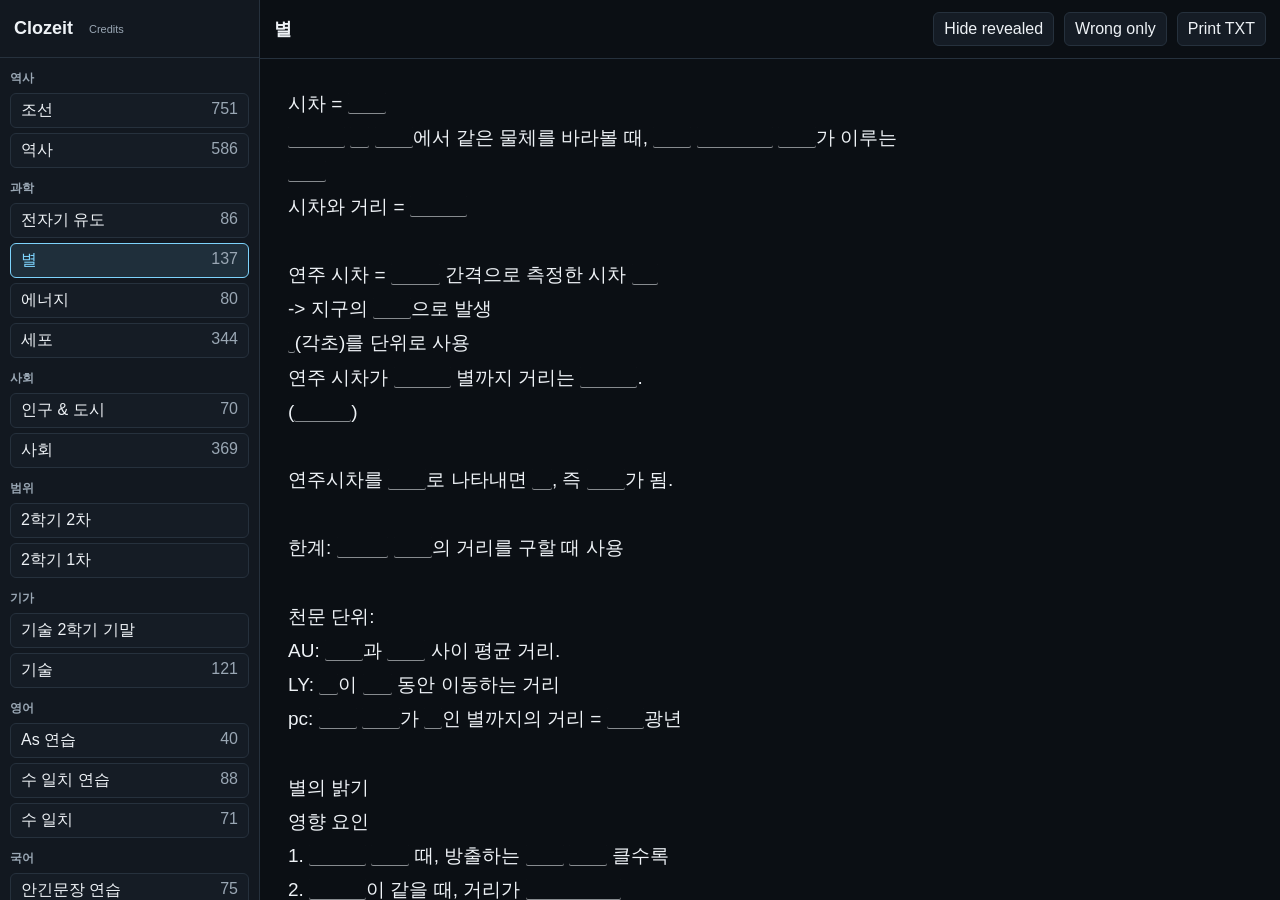
==== commit 7f82f4a3: "Publish Clozeit data 261110-0111" ====
--- a/public/index.html
+++ b/public/index.html
@@ -187,8 +187,8 @@
       .empty,
       .status { color: var(--muted); }
 
-      .library-toggle,
-      .library-overlay { display: none; }
+      .nav-toggle,
+      .drawer-overlay { display: none; }
 
       .brand-line {
         min-width: 0;
@@ -227,7 +227,7 @@
       .credits-dialog p { margin: 0 0 8px; line-height: 1.5; }
       .credits-dialog a { color: var(--accent); }
       .credits-dialog form { display: flex; justify-content: flex-end; margin-top: 16px; }
-      @media (max-width: 980px), (max-height: 640px) {
+      @media (max-width: 720px) {
         body {
           grid-template-columns: 1fr;
           grid-template-rows: minmax(0, 1fr);
@@ -246,9 +246,9 @@
           box-shadow: 16px 0 40px rgba(0, 0, 0, 0.35);
         }
 
-        body.library-open .sidebar { transform: translateX(0); }
-
-        .library-overlay {
+        body.nav-open .sidebar { transform: translateX(0); }
+
+        .drawer-overlay {
           position: fixed;
           inset: 0;
           z-index: 10;
@@ -256,7 +256,7 @@
           background: rgba(0, 0, 0, 0.48);
         }
 
-        .library-overlay[hidden] { display: none; }
+        .drawer-overlay[hidden] { display: none; }
         .workspace { min-height: 100vh; }
         .topbar { min-height: 54px; padding: 10px; flex-wrap: wrap; }
 
@@ -264,7 +264,7 @@
         #wrong-only,
         #download-print { min-height: 30px; padding: 5px 8px; font-size: 12px; }
 
-        .library-toggle {
+        .nav-toggle {
           display: inline-flex;
           flex: 0 0 auto;
           align-items: center;
@@ -279,15 +279,15 @@
     </style>
   </head>
   <body>
-    <aside id="library-sidebar" class="sidebar" aria-label="Notes navigation">
+    <aside class="sidebar" aria-label="Notes navigation">
       <header class="sidebar-header"><div class="brand-line"><h1>Clozeit</h1><button id="credits-button" class="credits-button" type="button">Credits</button></div></header>
       <div id="folders" class="folders"></div>
     </aside>
-    <div id="library-overlay" class="library-overlay" hidden></div>
+    <div id="drawer-overlay" class="drawer-overlay" hidden></div>
 
     <main class="workspace">
       <header class="topbar">
-        <button id="library-toggle" class="library-toggle" type="button" data-library-toggle aria-expanded="false" aria-controls="library-sidebar">Library</button>
+        <button id="nav-toggle" class="nav-toggle" type="button" aria-expanded="false" aria-controls="folders">Notes</button>
         <div id="note-title" class="note-title">Clozeit</div>
         <button id="hide-revealed" type="button">Hide revealed</button>
         <button id="wrong-only" type="button" aria-pressed="false">Wrong only</button>
@@ -301,7 +301,6 @@
       <a href="mailto:sung110325@gmail.com">sung110325@gmail.com</a>
       <form method="dialog"><button type="submit">Close</button></form>
     </dialog>
-    <script src="library-drawer.js"></script>
     <script>
       (function () {
         const DATA_URL = 'data.json';
@@ -310,6 +309,8 @@
         const studyView = document.getElementById('study-view');
         const hideRevealedBtn = document.getElementById('hide-revealed');
         const wrongOnlyBtn = document.getElementById('wrong-only');
+        const navToggleBtn = document.getElementById('nav-toggle');
+        const drawerOverlay = document.getElementById('drawer-overlay');
         const downloadPrintBtn = document.getElementById('download-print');
         const creditsBtn = document.getElementById('credits-button');
         const creditsDialog = document.getElementById('credits-dialog');
@@ -320,114 +321,6 @@
         let longPressHandled = false;
 
         function clone(value) { return JSON.parse(JSON.stringify(value)); }
-
-        function normalizeHighlight(value) {
-          return ['yellow', 'green', 'blue', 'pink'].indexOf(value) >= 0 ? value : (value === true ? 'yellow' : null);
-        }
-
-        function makeToken(value, id) {
-          return {
-            id: id,
-            value: value,
-            isSpace: /^\s+$/.test(value),
-            hidden: false,
-            hiddenGroup: null,
-            wrong: false,
-            hinted: false,
-            revealed: false,
-            highlight: null
-          };
-        }
-
-        function tokenize(text, offset) {
-          const parts = String(text || '').match(/\s+|[^\s]+/g) || [];
-          let cursor = Number(offset) || 0;
-          return parts.map(function (value) {
-            const token = makeToken(value, 't-' + cursor);
-            cursor += value.length;
-            return token;
-          });
-        }
-
-        function normalizeTokens(text, tokens) {
-          if (!Array.isArray(tokens) || tokens.map(function (token) { return token.value || ''; }).join('') !== text) {
-            return tokenize(text, 0);
-          }
-          return tokens.map(function (token, index) {
-            const next = makeToken(String(token.value || ''), token.id || 't-' + index);
-            next.hidden = Boolean(token.hidden);
-            next.hiddenGroup = typeof token.hiddenGroup === 'string' ? token.hiddenGroup : null;
-            next.wrong = Boolean(token.wrong);
-            next.hinted = Boolean(token.hinted);
-            next.revealed = Boolean(token.revealed);
-            next.highlight = normalizeHighlight(token.highlight);
-            if (next.isSpace) {
-              next.hidden = false;
-              next.hiddenGroup = null;
-              next.wrong = false;
-              next.hinted = false;
-              next.revealed = false;
-            }
-            return next;
-          });
-        }
-
-        function tokensFromMarks(text, marks) {
-          if (!Array.isArray(marks) || !marks.length) return tokenize(text, 0);
-          const normalized = marks.map(function (mark, index) {
-            const start = Math.max(0, Math.min(text.length, Number(mark.start)));
-            const end = Math.max(start, Math.min(text.length, Number(mark.end)));
-            if (!Number.isFinite(start) || !Number.isFinite(end) || start === end) return null;
-            return {
-              start: start,
-              end: end,
-              id: typeof mark.id === 'string' ? mark.id : 'mark-' + start + '-' + index,
-              hidden: Boolean(mark.hidden),
-              hiddenGroup: typeof mark.hiddenGroup === 'string' ? mark.hiddenGroup : null,
-              wrong: Boolean(mark.wrong),
-              hinted: Boolean(mark.hinted),
-              revealed: Boolean(mark.revealed),
-              highlight: normalizeHighlight(mark.highlight)
-            };
-          }).filter(Boolean);
-          if (!normalized.length) return tokenize(text, 0);
-          const boundaries = new Set([0, text.length]);
-          normalized.forEach(function (mark) { boundaries.add(mark.start); boundaries.add(mark.end); });
-          const points = Array.from(boundaries).sort(function (a, b) { return a - b; });
-          const tokens = [];
-          for (let index = 0; index < points.length - 1; index += 1) {
-            const start = points[index];
-            const end = points[index + 1];
-            const value = text.slice(start, end);
-            const active = normalized.filter(function (mark) { return mark.start <= start && mark.end >= end; });
-            if (!active.length) {
-              tokens.push.apply(tokens, tokenize(value, start));
-              continue;
-            }
-            const token = makeToken(value, active[active.length - 1].id);
-            active.forEach(function (mark) {
-              if (mark.hidden) token.hidden = true;
-              if (mark.hiddenGroup) token.hiddenGroup = mark.hiddenGroup;
-              if (mark.wrong) token.wrong = true;
-              if (mark.hinted) token.hinted = true;
-              if (mark.revealed) token.revealed = true;
-              if (mark.highlight) token.highlight = mark.highlight;
-            });
-            tokens.push(token);
-          }
-          return tokens;
-        }
-
-        function hydrateStateNotes(nextState) {
-          (nextState.folders || []).forEach(function (folder) {
-            (folder.notes || []).forEach(function (note) {
-              note.text = typeof note.text === 'string' ? note.text : '';
-              note.tokens = Array.isArray(note.marks) ? tokensFromMarks(note.text, note.marks) : normalizeTokens(note.text, note.tokens);
-              delete note.marks;
-            });
-          });
-          return nextState;
-        }
 
         function storageKey() {
           return 'clozeit-public-study-progress-v2';
@@ -501,31 +394,17 @@
           return nextState;
         }
 
-        function compactStudyProgress() {
-          return {
-            currentFolderId: state.currentFolderId,
-            currentNoteId: state.currentNoteId,
-            reviewWrongOnly: Boolean(state.reviewWrongOnly),
-            folders: state.folders.map(function (folder) {
-              return {
-                id: folder.id,
-                notes: folder.notes.map(function (note) {
-                  return {
-                    id: note.id,
-                    tokens: note.tokens.filter(function (token) {
-                      return token.hidden && (token.wrong || token.hinted || token.revealed);
-                    }).map(function (token) {
-                      return { id: token.id, wrong: Boolean(token.wrong), hinted: Boolean(token.hinted), revealed: Boolean(token.revealed) };
-                    })
-                  };
-                })
-              };
-            })
-          };
-        }
-
         function saveState() {
-          try { localStorage.setItem(storageKey(), JSON.stringify(compactStudyProgress())); } catch (error) {}
+          try { localStorage.setItem(storageKey(), JSON.stringify(state)); } catch (error) {}
+        }
+
+        function isMobileLayout() { return window.matchMedia('(max-width: 720px)').matches; }
+
+        function setDrawerOpen(open) {
+          const nextOpen = Boolean(open) && isMobileLayout();
+          document.body.classList.toggle('nav-open', nextOpen);
+          drawerOverlay.hidden = !nextOpen;
+          navToggleBtn.setAttribute('aria-expanded', String(nextOpen));
         }
 
         function currentFolder() {
@@ -648,27 +527,19 @@
             return;
           }
 
-          let plainText = '';
-          const flushPlainText = function () {
-            if (!plainText) return;
-            studyView.appendChild(document.createTextNode(plainText));
-            plainText = '';
-          };
           note.tokens.forEach(function (token) {
-            const needsElement = Boolean(token.hidden || token.highlight);
-            if (!needsElement) {
-              plainText += token.value;
+            if (token.isSpace && !token.highlight) {
+              studyView.appendChild(document.createTextNode(token.value));
               return;
             }
-            flushPlainText();
             const span = document.createElement('span');
             span.className = tokenClass(token);
             span.dataset.tokenId = token.id;
             span.textContent = token.value;
             studyView.appendChild(span);
           });
-          flushPlainText();
-        }
+        }
+
         function render() {
           renderNavigation();
           renderNote();
@@ -692,9 +563,22 @@
           state.currentFolderId = button.dataset.folderId;
           state.currentNoteId = button.dataset.noteId;
           render();
+          setDrawerOpen(false);
+        });
+
+        navToggleBtn.addEventListener('click', function () {
+          setDrawerOpen(!document.body.classList.contains('nav-open'));
+        });
+
+        drawerOverlay.addEventListener('click', function () { setDrawerOpen(false); });
+        creditsBtn.addEventListener('click', function () {
+          if (typeof creditsDialog.showModal === 'function') creditsDialog.showModal();
+          else creditsDialog.setAttribute('open', '');
         });
 
         downloadPrintBtn.addEventListener('click', downloadPrintTexts);
+        window.addEventListener('resize', function () { if (!isMobileLayout()) setDrawerOpen(false); });
+        document.addEventListener('keydown', function (event) { if (event.key === 'Escape') setDrawerOpen(false); });
 
         studyView.addEventListener('click', function (event) {
           const tokenEl = event.target.closest('.token.hidden');
@@ -909,7 +793,7 @@
             return response.json();
           })
           .then(function (data) {
-            sourceState = hydrateStateNotes(data);
+            sourceState = data;
             state = loadLocalState();
             if (!Array.isArray(state.folders) || !state.folders.length) throw new Error('Invalid data.json');
             render();
